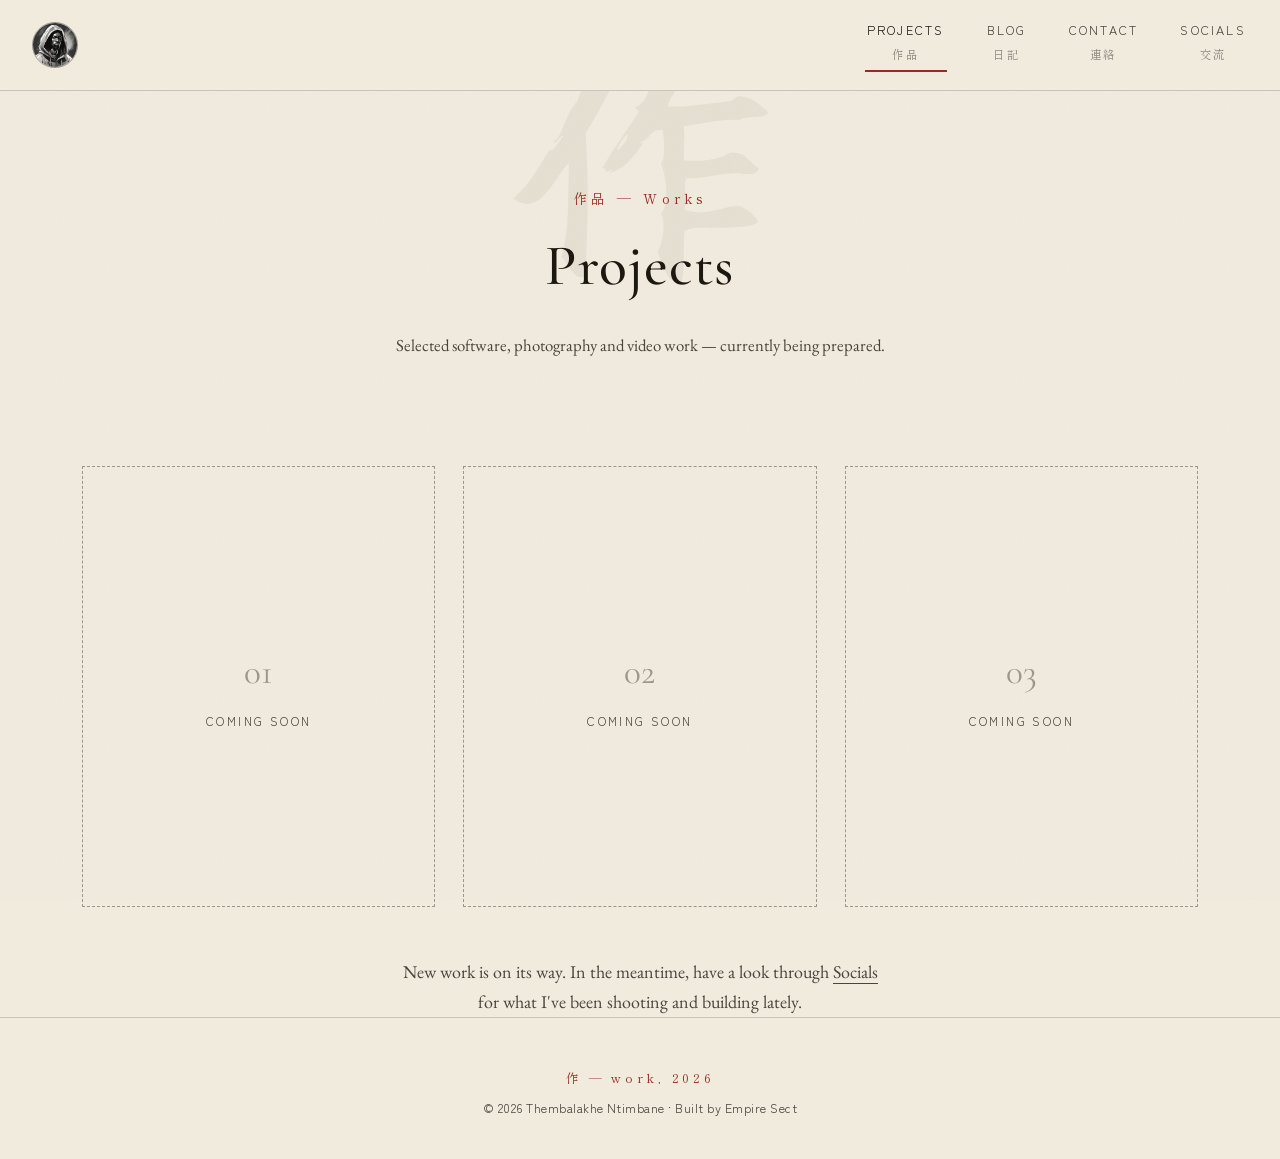
==== Projects.html @ 0e0b805b "Updated layout and media" ====
<!DOCTYPE html>
<html lang="en">
<head>
  <meta charset="UTF-8" />
  <meta name="viewport" content="width=device-width, initial-scale=1.0" />
  <meta name="description" content="Selected projects by Thembalakhe Ntimbane — software, photography and video." />
  <meta name="robots" content="index, follow" />

  <link rel="preconnect" href="https://fonts.googleapis.com" />
  <link rel="preconnect" href="https://fonts.gstatic.com" crossorigin />
  <link href="https://fonts.googleapis.com/css2?family=Cormorant+Garamond:ital,wght@0,300;0,500;0,600;1,500&family=EB+Garamond:ital@0;1&family=Shippori+Mincho:wght@500&family=Yuji+Syuku&family=Zen+Kaku+Gothic+New:wght@400;500&display=swap" rel="stylesheet" />

  <link rel="stylesheet" href="style.css" />
  <link rel="icon" href="Logo.jpg" type="image/jpeg" />
  <title>Projects | T. Ntimbane</title>
</head>
<body>

  <header class="site-header">
    <a href="index.html" class="logo-link" aria-label="Home">
      <img class="logo-img" src="Logo.jpg" alt="Thembalakhe Ntimbane" />
      <span class="logo-mark">T. Ntimbane</span>
    </a>
    <nav class="topnav" aria-label="Primary">
      <a class="active" href="Projects.html"><span>Projects</span><span class="nav-jp">作品</span></a>
      <a href="Blog.html"><span>Blog</span><span class="nav-jp">日記</span></a>
      <a href="Contact.html"><span>Contact</span><span class="nav-jp">連絡</span></a>
      <a href="Socials.html"><span>Socials</span><span class="nav-jp">交流</span></a>
    </nav>
  </header>

  <main>
    <section class="page-head">
      <span class="kanji-watermark" aria-hidden="true">作</span>
      <p class="eyebrow">作品 — Works</p>
      <h1>Projects</h1>
      <p class="lede">Selected software, photography and video work — currently being prepared.</p>
    </section>

    <div class="container">
      <div class="empty-grid">
        <div class="empty-card">
          <span class="num">01</span>
          <span class="label">Coming Soon</span>
        </div>
        <div class="empty-card">
          <span class="num">02</span>
          <span class="label">Coming Soon</span>
        </div>
        <div class="empty-card">
          <span class="num">03</span>
          <span class="label">Coming Soon</span>
        </div>
      </div>
      <p class="empty-note">New work is on its way. In the meantime, have a look through <a href="Socials.html" style="border-bottom:1px solid var(--ink-soft);">Socials</a> for what I've been shooting and building lately.</p>
    </div>
  </main>

  <footer class="site-footer">
    <p class="footer-jp">作 — work, 2026</p>
    <p>&copy; 2026 Thembalakhe Ntimbane · Built by Empire Sect</p>
  </footer>

</body>
</html>
---- style.css ----
/* ============================================================
   THEMBALAKHE NTIMBANE — PORTFOLIO
   A quiet, ink-and-paper take on a personal portfolio.
   Palette: washi cream, sumi-ink black, a single vermilion accent.
   ============================================================ */

:root {
  /* colour */
  --paper: #f1ebde;
  --paper-soft: #e9e1d2;
  --ink: #1b1812;
  --ink-soft: #4a443a;
  --line: rgba(27, 24, 18, 0.18);
  --line-strong: rgba(27, 24, 18, 0.4);
  --vermilion: #9a2b22;
  --night: #15130f;
  --night-text: #ddd5c4;

  /* type */
  --font-display: "Cormorant Garamond", serif;
  --font-body: "EB Garamond", serif;
  --font-jp: "Shippori Mincho", serif;
  --font-brush: "Yuji Syuku", serif;
  --font-utility: "Zen Kaku Gothic New", sans-serif;

  --container: 1180px;
}

* { box-sizing: border-box; }

html { scroll-behavior: smooth; }

@media (prefers-reduced-motion: reduce) {
  html { scroll-behavior: auto; }
  * { animation-duration: 0.01ms !important; transition-duration: 0.01ms !important; }
}

body {
  margin: 0;
  background: var(--paper);
  color: var(--ink);
  font-family: var(--font-body);
  font-size: 18px;
  line-height: 1.65;
  -webkit-font-smoothing: antialiased;
}

a { color: inherit; text-decoration: none; }
img { display: block; max-width: 100%; }

::selection { background: var(--vermilion); color: var(--paper); }

:focus-visible {
  outline: 2px solid var(--vermilion);
  outline-offset: 3px;
}

.container {
  max-width: var(--container);
  margin: 0 auto;
  padding: 0 32px;
}

/* ----------------------------------------------------------
   Texture: a faint paper grain via SVG noise, no image asset
   ---------------------------------------------------------- */
body::before {
  content: "";
  position: fixed;
  inset: 0;
  pointer-events: none;
  z-index: 0;
  opacity: 0.035;
  background-image: url("data:image/svg+xml,%3Csvg xmlns='http://www.w3.org/2000/svg' width='160' height='160'%3E%3Cfilter id='n'%3E%3CfeTurbulence type='fractalNoise' baseFrequency='0.9' numOctaves='2' stitchTiles='stitch'/%3E%3C/filter%3E%3Crect width='100%25' height='100%25' filter='url(%23n)'/%3E%3C/svg%3E");
}

/* ============================================================
   HEADER / NAV
   ============================================================ */
.site-header {
  position: sticky;
  top: 0;
  z-index: 100;
  display: flex;
  align-items: center;
  justify-content: space-between;
  gap: 24px;
  padding: 14px 32px;
  background: rgba(241, 235, 222, 0.92);
  backdrop-filter: blur(6px);
  border-bottom: 1px solid var(--line);
}

.logo-link {
  display: flex;
  align-items: center;
  gap: 12px;
  flex-shrink: 0;
}

.logo-img {
  width: 46px;
  height: 46px;
  border-radius: 50%;
  object-fit: cover;
  border: 1px solid var(--line-strong);
  filter: grayscale(15%);
  transition: transform 0.35s ease;
}

.logo-link:hover .logo-img { transform: scale(1.06); }

.logo-mark {
  font-family: var(--font-display);
  font-size: 1.05rem;
  letter-spacing: 0.04em;
  color: var(--ink);
  display: none;
}

.topnav {
  display: flex;
  gap: 38px;
}

.topnav a {
  position: relative;
  display: flex;
  flex-direction: column;
  align-items: center;
  font-family: var(--font-utility);
  font-size: 0.78rem;
  letter-spacing: 0.18em;
  text-transform: uppercase;
  color: var(--ink-soft);
  padding: 6px 2px 12px;
  transition: transform 0.25s ease, color 0.25s ease;
}

.topnav a .nav-jp {
  font-family: var(--font-jp);
  font-size: 0.72rem;
  letter-spacing: 0.1em;
  color: var(--ink-soft);
  opacity: 0.6;
  margin-top: 4px;
  text-transform: none;
}

.topnav a::after {
  content: "";
  position: absolute;
  left: 0;
  bottom: 4px;
  width: 0%;
  height: 2px;
  background: var(--ink);
  transition: width 0.3s ease;
}

.topnav a:hover,
.topnav a:focus-visible {
  color: var(--ink);
  transform: translateY(-3px);
}

.topnav a:hover::after,
.topnav a:focus-visible::after { width: 100%; }

.topnav a.active { color: var(--ink); }
.topnav a.active::after { width: 100%; background: var(--vermilion); }

/* ============================================================
   PAGE HEADER (kanji watermark + title), used on inner pages
   ============================================================ */
.page-head {
  position: relative;
  padding: 96px 0 56px;
  overflow: hidden;
  text-align: center;
}

.page-head .kanji-watermark {
  position: absolute;
  top: -0.3em;
  left: 50%;
  transform: translateX(-50%);
  font-family: var(--font-brush);
  font-size: 17rem;
  line-height: 1;
  color: var(--ink);
  opacity: 0.05;
  white-space: nowrap;
  pointer-events: none;
  z-index: 0;
}

.page-head .eyebrow {
  position: relative;
  z-index: 1;
  font-family: var(--font-jp);
  letter-spacing: 0.3em;
  font-size: 0.85rem;
  color: var(--vermilion);
  margin: 0 0 10px;
}

.page-head h1 {
  position: relative;
  z-index: 1;
  font-family: var(--font-display);
  font-weight: 500;
  font-size: clamp(2.4rem, 5vw, 3.6rem);
  margin: 0;
  letter-spacing: 0.02em;
}

.page-head p.lede {
  position: relative;
  z-index: 1;
  max-width: 540px;
  margin: 18px auto 0;
  color: var(--ink-soft);
  font-size: 1.05rem;
}

/* ============================================================
   HOME — HERO
   ============================================================ */
.hero {
  position: relative;
  padding: 90px 0 40px;
  overflow: hidden;
}

.hero .kanji-watermark {
  position: absolute;
  top: -2.1em;
  right: -1.5em;
  font-family: var(--font-brush);
  font-size: 26rem;
  line-height: 1;
  color: var(--ink);
  opacity: 0.045;
  pointer-events: none;
  z-index: 0;
}

.hero-grid {
  position: relative;
  z-index: 1;
  display: grid;
  grid-template-columns: 1.15fr 0.85fr;
  gap: 64px;
  align-items: center;
}

.hero-text .eyebrow {
  font-family: var(--font-jp);
  letter-spacing: 0.35em;
  font-size: 0.8rem;
  color: var(--vermilion);
  margin: 0 0 18px;
}

.hero-text h1 {
  font-family: var(--font-display);
  font-weight: 500;
  font-size: clamp(2.8rem, 6vw, 4.6rem);
  line-height: 1.05;
  margin: 0 0 22px;
  letter-spacing: 0.01em;
}

.roles {
  display: flex;
  flex-wrap: wrap;
  gap: 10px 26px;
  list-style: none;
  padding: 0;
  margin: 0 0 28px;
  border-top: 1px solid var(--line);
  border-bottom: 1px solid var(--line);
  padding: 16px 0;
}

.roles li {
  font-family: var(--font-utility);
  font-size: 0.92rem;
  color: var(--ink-soft);
}

.roles li .jp {
  font-family: var(--font-jp);
  color: var(--ink);
  margin-right: 8px;
}

.hero-text .description {
  font-size: 1.18rem;
  color: var(--ink-soft);
  max-width: 480px;
  margin: 0;
}

.hero-photo {
  position: relative;
}

.hero-photo .frame {
  position: relative;
  padding: 14px;
  border: 1px solid var(--line-strong);
}

.hero-photo img {
  width: 100%;
  aspect-ratio: 4 / 5;
  object-fit: cover;
  filter: grayscale(8%) contrast(1.03);
}

.hero-photo .frame::after {
  content: "";
  position: absolute;
  inset: -8px;
  border: 1px solid var(--line);
  pointer-events: none;
}

.hero-photo .caption {
  margin-top: 14px;
  text-align: right;
  font-family: var(--font-jp);
  font-size: 0.8rem;
  color: var(--ink-soft);
  letter-spacing: 0.05em;
}

/* ============================================================
   ATMOSPHERE BANNER (zen garden photo + vertical script)
   ============================================================ */
.atmosphere {
  position: relative;
  margin: 80px 0 0;
  height: 420px;
  background-size: cover;
  background-position: center;
  display: flex;
  align-items: center;
  justify-content: flex-end;
}

.atmosphere::before {
  content: "";
  position: absolute;
  inset: 0;
  background: linear-gradient(100deg, rgba(21,19,15,0.15) 10%, rgba(21,19,15,0.55) 100%);
}

.atmosphere .vertical-jp {
  position: relative;
  z-index: 1;
  writing-mode: vertical-rl;
  font-family: var(--font-jp);
  color: var(--night-text);
  font-size: 1.4rem;
  letter-spacing: 0.45em;
  margin: 0 60px;
}

/* ============================================================
   SECTIONS, generic
   ============================================================ */
section.block {
  padding: 80px 0;
}

.hr-section {
  border: none;
  border-top: 1px solid var(--line);
  margin: 0;
}

.section-title {
  font-family: var(--font-display);
  font-weight: 500;
  font-size: clamp(1.8rem, 3vw, 2.4rem);
  text-align: center;
  margin: 0 0 12px;
}

.section-jp {
  text-align: center;
  font-family: var(--font-jp);
  color: var(--vermilion);
  letter-spacing: 0.3em;
  font-size: 0.85rem;
  margin: 0 0 50px;
}

/* ============================================================
   SOCIALS PAGE
   ============================================================ */
.social-grid {
  display: grid;
  grid-template-columns: repeat(3, 1fr);
  gap: 36px;
  margin-top: 50px;
}

.social-card {
  position: relative;
  display: block;
  height: 480px;
  overflow: hidden;
  border: 1px solid var(--line-strong);
  background: var(--night);
}

.social-card .bg {
  position: absolute;
  inset: 0;
  width: 100%;
  height: 100%;
  object-fit: cover;
  transition: transform 0.7s ease, filter 0.7s ease;
  filter: grayscale(35%) brightness(0.8);
}

.social-card:hover .bg,
.social-card:focus-visible .bg {
  transform: scale(1.07);
  filter: grayscale(10%) brightness(0.92);
}

.social-card::before {
  content: "";
  position: absolute;
  inset: 0;
  background: linear-gradient(to top, rgba(15,13,10,0.92) 0%, rgba(15,13,10,0.35) 55%, rgba(15,13,10,0.15) 100%);
}

.social-card-content {
  position: absolute;
  left: 0; right: 0; bottom: 0;
  padding: 28px 26px;
  z-index: 1;
  color: var(--night-text);
}

.social-icon {
  width: 30px;
  height: 30px;
  margin-bottom: 14px;
  color: var(--night-text);
}
.social-icon svg { width: 100%; height: 100%; display: block; }

.social-card .platform-jp {
  display: block;
  font-family: var(--font-jp);
  font-size: 0.78rem;
  letter-spacing: 0.2em;
  color: var(--vermilion);
  margin-bottom: 6px;
}

.social-card .platform {
  display: block;
  font-family: var(--font-display);
  font-size: 1.5rem;
  margin-bottom: 4px;
}

.social-card .handle {
  display: block;
  font-family: var(--font-utility);
  font-size: 0.85rem;
  letter-spacing: 0.05em;
  color: var(--night-text);
  opacity: 0.85;
  position: relative;
}

.social-card .handle::after {
  content: "";
  position: absolute;
  left: 0; bottom: -4px;
  width: 0%;
  height: 1px;
  background: var(--night-text);
  transition: width 0.3s ease;
}

.social-card:hover .handle::after,
.social-card:focus-visible .handle::after { width: 100%; }

.socials-note {
  max-width: 560px;
  margin: 60px auto 0;
  text-align: center;
  color: var(--ink-soft);
  font-size: 0.95rem;
}

/* ============================================================
   CONTACT PAGE
   ============================================================ */
.contact-grid {
  display: grid;
  grid-template-columns: 1fr 1fr;
  gap: 40px;
  margin-top: 50px;
}

.contact-card {
  border: 1px solid var(--line-strong);
  padding: 48px 38px;
  text-align: center;
  transition: border-color 0.3s ease, transform 0.3s ease;
}

.contact-card:hover { border-color: var(--ink); transform: translateY(-4px); }

.contact-icon {
  width: 38px;
  height: 38px;
  margin: 0 auto 22px;
  color: var(--ink);
}
.contact-icon svg { width: 100%; height: 100%; }

.contact-card .jp-label {
  display: block;
  font-family: var(--font-jp);
  color: var(--vermilion);
  letter-spacing: 0.25em;
  font-size: 0.8rem;
  margin-bottom: 10px;
}

.contact-card h2 {
  font-family: var(--font-display);
  font-weight: 500;
  font-size: 1.7rem;
  margin: 0 0 12px;
}

.contact-card p {
  color: var(--ink-soft);
  font-size: 0.98rem;
  margin: 0 0 22px;
}

.cta-link {
  display: inline-block;
  font-family: var(--font-utility);
  font-size: 0.78rem;
  letter-spacing: 0.2em;
  text-transform: uppercase;
  border-bottom: 1px solid var(--ink);
  padding-bottom: 4px;
  transition: color 0.25s ease, border-color 0.25s ease;
}

.cta-link:hover,
.cta-link:focus-visible {
  color: var(--vermilion);
  border-color: var(--vermilion);
}

/* ============================================================
   PROJECTS / BLOG — quiet empty states (no placeholder images)
   ============================================================ */
.empty-grid {
  display: grid;
  grid-template-columns: repeat(3, 1fr);
  gap: 28px;
  margin-top: 50px;
}

.empty-card {
  aspect-ratio: 4 / 5;
  border: 1px dashed var(--line-strong);
  display: flex;
  flex-direction: column;
  align-items: center;
  justify-content: center;
  text-align: center;
  gap: 10px;
  color: var(--ink-soft);
}

.empty-card .num {
  font-family: var(--font-display);
  font-size: 2.2rem;
  color: var(--line-strong);
}

.empty-card .label {
  font-family: var(--font-utility);
  font-size: 0.75rem;
  letter-spacing: 0.2em;
  text-transform: uppercase;
}

.empty-note {
  max-width: 480px;
  margin: 50px auto 0;
  text-align: center;
  color: var(--ink-soft);
}

.blog-empty {
  max-width: 540px;
  margin: 40px auto 0;
  text-align: center;
  padding: 60px 40px;
  border-top: 1px solid var(--line);
  border-bottom: 1px solid var(--line);
}

.blog-empty p { color: var(--ink-soft); }

/* ============================================================
   FOOTER
   ============================================================ */
.site-footer {
  padding: 50px 0 40px;
  text-align: center;
  border-top: 1px solid var(--line);
}

.site-footer .footer-jp {
  font-family: var(--font-jp);
  color: var(--vermilion);
  letter-spacing: 0.3em;
  font-size: 0.78rem;
  margin: 0 0 10px;
}

.site-footer p {
  margin: 0;
  font-family: var(--font-utility);
  font-size: 0.78rem;
  letter-spacing: 0.04em;
  color: var(--ink-soft);
}

/* ============================================================
   RESPONSIVE
   ============================================================ */
@media (max-width: 900px) {
  .hero-grid { grid-template-columns: 1fr; gap: 40px; }
  .hero-photo { max-width: 360px; margin: 0 auto; }
  .social-grid { grid-template-columns: 1fr; }
  .contact-grid { grid-template-columns: 1fr; }
  .empty-grid { grid-template-columns: 1fr 1fr; }
  .hero .kanji-watermark { font-size: 16rem; }
  .page-head .kanji-watermark { font-size: 10rem; }
}

@media (max-width: 640px) {
  .site-header { padding: 12px 18px; }
  .topnav { gap: 18px; }
  .topnav a { font-size: 0.68rem; letter-spacing: 0.12em; }
  .container { padding: 0 20px; }
  .empty-grid { grid-template-columns: 1fr; }
  .atmosphere { height: 280px; }
  .atmosphere .vertical-jp { font-size: 1.1rem; margin: 0 30px; }
}
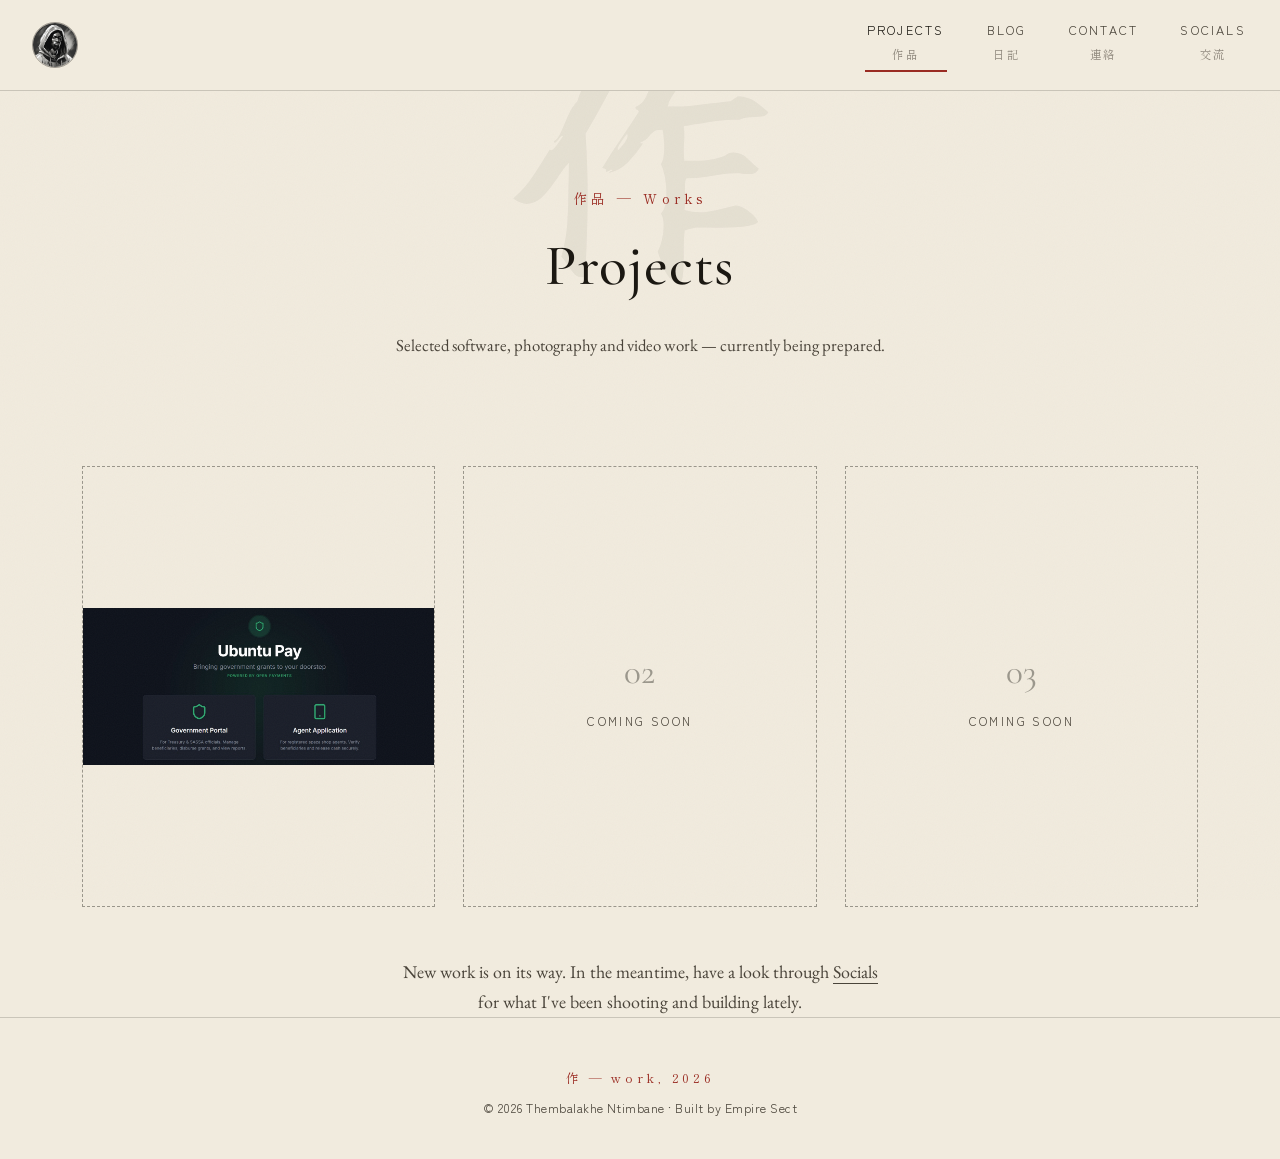
==== commit 7cae9f22: "Update Ubuntu link to point to the new Ubuntu page. Removed the old Ubuntu.html file as it is no lon" ====
--- a/Projects.html
+++ b/Projects.html
@@ -1,65 +1,90 @@
-<!DOCTYPE html>
+<!doctype html>
 <html lang="en">
-<head>
-  <meta charset="UTF-8" />
-  <meta name="viewport" content="width=device-width, initial-scale=1.0" />
-  <meta name="description" content="Selected projects by Thembalakhe Ntimbane — software, photography and video." />
-  <meta name="robots" content="index, follow" />
+  <head>
+    <meta charset="UTF-8" />
+    <meta name="viewport" content="width=device-width, initial-scale=1.0" />
+    <meta
+      name="description"
+      content="Selected projects by Thembalakhe Ntimbane — software, photography and video."
+    />
+    <meta name="robots" content="index, follow" />
 
-  <link rel="preconnect" href="https://fonts.googleapis.com" />
-  <link rel="preconnect" href="https://fonts.gstatic.com" crossorigin />
-  <link href="https://fonts.googleapis.com/css2?family=Cormorant+Garamond:ital,wght@0,300;0,500;0,600;1,500&family=EB+Garamond:ital@0;1&family=Shippori+Mincho:wght@500&family=Yuji+Syuku&family=Zen+Kaku+Gothic+New:wght@400;500&display=swap" rel="stylesheet" />
+    <link rel="preconnect" href="https://fonts.googleapis.com" />
+    <link rel="preconnect" href="https://fonts.gstatic.com" crossorigin />
+    <link
+      href="https://fonts.googleapis.com/css2?family=Cormorant+Garamond:ital,wght@0,300;0,500;0,600;1,500&family=EB+Garamond:ital@0;1&family=Shippori+Mincho:wght@500&family=Yuji+Syuku&family=Zen+Kaku+Gothic+New:wght@400;500&display=swap"
+      rel="stylesheet"
+    />
 
-  <link rel="stylesheet" href="style.css" />
-  <link rel="icon" href="Logo.jpg" type="image/jpeg" />
-  <title>Projects | T. Ntimbane</title>
-</head>
-<body>
+    <link rel="stylesheet" href="style.css" />
+    <link rel="icon" href="Logo.jpg" type="image/jpeg" />
+    <title>Projects | T. Ntimbane</title>
+  </head>
+  <body>
+    <header class="site-header">
+      <a href="index.html" class="logo-link" aria-label="Home">
+        <img class="logo-img" src="Logo.jpg" alt="Thembalakhe Ntimbane" />
+        <span class="logo-mark">T. Ntimbane</span>
+      </a>
+      <nav class="topnav" aria-label="Primary">
+        <a class="active" href="Projects.html"
+          ><span>Projects</span><span class="nav-jp">作品</span></a
+        >
+        <a href="Blog.html"
+          ><span>Blog</span><span class="nav-jp">日記</span></a
+        >
+        <a href="Contact.html"
+          ><span>Contact</span><span class="nav-jp">連絡</span></a
+        >
+        <a href="Socials.html"
+          ><span>Socials</span><span class="nav-jp">交流</span></a
+        >
+      </nav>
+    </header>
 
-  <header class="site-header">
-    <a href="index.html" class="logo-link" aria-label="Home">
-      <img class="logo-img" src="Logo.jpg" alt="Thembalakhe Ntimbane" />
-      <span class="logo-mark">T. Ntimbane</span>
-    </a>
-    <nav class="topnav" aria-label="Primary">
-      <a class="active" href="Projects.html"><span>Projects</span><span class="nav-jp">作品</span></a>
-      <a href="Blog.html"><span>Blog</span><span class="nav-jp">日記</span></a>
-      <a href="Contact.html"><span>Contact</span><span class="nav-jp">連絡</span></a>
-      <a href="Socials.html"><span>Socials</span><span class="nav-jp">交流</span></a>
-    </nav>
-  </header>
+    <main>
+      <section class="page-head">
+        <span class="kanji-watermark" aria-hidden="true">作</span>
+        <p class="eyebrow">作品 — Works</p>
+        <h1>Projects</h1>
+        <p class="lede">
+          Selected software, photography and video work — currently being
+          prepared.
+        </p>
+      </section>
 
-  <main>
-    <section class="page-head">
-      <span class="kanji-watermark" aria-hidden="true">作</span>
-      <p class="eyebrow">作品 — Works</p>
-      <h1>Projects</h1>
-      <p class="lede">Selected software, photography and video work — currently being prepared.</p>
-    </section>
+      <div class="container">
+        <div class="empty-grid">
+          <div class="empty-card">
+            <a href="https://github.com/Thembalakhe-Ntimbane/Ubuntu-Pay.git" class="card-link">
+              <img src="Ubuntu-pay.jpeg" alt="Ubuntu Pay" />
+            </a>
+          </div>
 
-    <div class="container">
-      <div class="empty-grid">
-        <div class="empty-card">
-          <span class="num">01</span>
-          <span class="label">Coming Soon</span>
+          <div class="empty-card">
+            <span class="num">02</span>
+            <span class="label">Coming Soon</span>
+          </div>
+          <div class="empty-card">
+            <span class="num">03</span>
+            <span class="label">Coming Soon</span>
+          </div>
         </div>
-        <div class="empty-card">
-          <span class="num">02</span>
-          <span class="label">Coming Soon</span>
-        </div>
-        <div class="empty-card">
-          <span class="num">03</span>
-          <span class="label">Coming Soon</span>
-        </div>
+        <p class="empty-note">
+          New work is on its way. In the meantime, have a look through
+          <a
+            href="Socials.html"
+            style="border-bottom: 1px solid var(--ink-soft)"
+            >Socials</a
+          >
+          for what I've been shooting and building lately.
+        </p>
       </div>
-      <p class="empty-note">New work is on its way. In the meantime, have a look through <a href="Socials.html" style="border-bottom:1px solid var(--ink-soft);">Socials</a> for what I've been shooting and building lately.</p>
-    </div>
-  </main>
+    </main>
 
-  <footer class="site-footer">
-    <p class="footer-jp">作 — work, 2026</p>
-    <p>&copy; 2026 Thembalakhe Ntimbane · Built by Empire Sect</p>
-  </footer>
-
-</body>
+    <footer class="site-footer">
+      <p class="footer-jp">作 — work, 2026</p>
+      <p>&copy; 2026 Thembalakhe Ntimbane · Built by Empire Sect</p>
+    </footer>
+  </body>
 </html>
--- a/style.css
+++ b/style.css
@@ -1,7 +1,6 @@
 /* ============================================================
    THEMBALAKHE NTIMBANE — PORTFOLIO
-   A quiet, ink-and-paper take on a personal portfolio.
-   Palette: washi cream, sumi-ink black, a single vermilion accent.
+  
    ============================================================ */
 
 :root {
@@ -26,13 +25,22 @@
   --container: 1180px;
 }
 
-* { box-sizing: border-box; }
-
-html { scroll-behavior: smooth; }
+* {
+  box-sizing: border-box;
+}
+
+html {
+  scroll-behavior: smooth;
+}
 
 @media (prefers-reduced-motion: reduce) {
-  html { scroll-behavior: auto; }
-  * { animation-duration: 0.01ms !important; transition-duration: 0.01ms !important; }
+  html {
+    scroll-behavior: auto;
+  }
+  * {
+    animation-duration: 0.01ms !important;
+    transition-duration: 0.01ms !important;
+  }
 }
 
 body {
@@ -45,10 +53,19 @@
   -webkit-font-smoothing: antialiased;
 }
 
-a { color: inherit; text-decoration: none; }
-img { display: block; max-width: 100%; }
-
-::selection { background: var(--vermilion); color: var(--paper); }
+a {
+  color: inherit;
+  text-decoration: none;
+}
+img {
+  display: block;
+  max-width: 100%;
+}
+
+::selection {
+  background: var(--vermilion);
+  color: var(--paper);
+}
 
 :focus-visible {
   outline: 2px solid var(--vermilion);
@@ -108,7 +125,9 @@
   transition: transform 0.35s ease;
 }
 
-.logo-link:hover .logo-img { transform: scale(1.06); }
+.logo-link:hover .logo-img {
+  transform: scale(1.06);
+}
 
 .logo-mark {
   font-family: var(--font-display);
@@ -134,7 +153,9 @@
   text-transform: uppercase;
   color: var(--ink-soft);
   padding: 6px 2px 12px;
-  transition: transform 0.25s ease, color 0.25s ease;
+  transition:
+    transform 0.25s ease,
+    color 0.25s ease;
 }
 
 .topnav a .nav-jp {
@@ -165,10 +186,17 @@
 }
 
 .topnav a:hover::after,
-.topnav a:focus-visible::after { width: 100%; }
-
-.topnav a.active { color: var(--ink); }
-.topnav a.active::after { width: 100%; background: var(--vermilion); }
+.topnav a:focus-visible::after {
+  width: 100%;
+}
+
+.topnav a.active {
+  color: var(--ink);
+}
+.topnav a.active::after {
+  width: 100%;
+  background: var(--vermilion);
+}
 
 /* ============================================================
    PAGE HEADER (kanji watermark + title), used on inner pages
@@ -355,7 +383,11 @@
   content: "";
   position: absolute;
   inset: 0;
-  background: linear-gradient(100deg, rgba(21,19,15,0.15) 10%, rgba(21,19,15,0.55) 100%);
+  background: linear-gradient(
+    100deg,
+    rgba(21, 19, 15, 0.15) 10%,
+    rgba(21, 19, 15, 0.55) 100%
+  );
 }
 
 .atmosphere .vertical-jp {
@@ -424,7 +456,9 @@
   width: 100%;
   height: 100%;
   object-fit: cover;
-  transition: transform 0.7s ease, filter 0.7s ease;
+  transition:
+    transform 0.7s ease,
+    filter 0.7s ease;
   filter: grayscale(35%) brightness(0.8);
 }
 
@@ -438,12 +472,19 @@
   content: "";
   position: absolute;
   inset: 0;
-  background: linear-gradient(to top, rgba(15,13,10,0.92) 0%, rgba(15,13,10,0.35) 55%, rgba(15,13,10,0.15) 100%);
+  background: linear-gradient(
+    to top,
+    rgba(15, 13, 10, 0.92) 0%,
+    rgba(15, 13, 10, 0.35) 55%,
+    rgba(15, 13, 10, 0.15) 100%
+  );
 }
 
 .social-card-content {
   position: absolute;
-  left: 0; right: 0; bottom: 0;
+  left: 0;
+  right: 0;
+  bottom: 0;
   padding: 28px 26px;
   z-index: 1;
   color: var(--night-text);
@@ -455,7 +496,11 @@
   margin-bottom: 14px;
   color: var(--night-text);
 }
-.social-icon svg { width: 100%; height: 100%; display: block; }
+.social-icon svg {
+  width: 100%;
+  height: 100%;
+  display: block;
+}
 
 .social-card .platform-jp {
   display: block;
@@ -486,7 +531,8 @@
 .social-card .handle::after {
   content: "";
   position: absolute;
-  left: 0; bottom: -4px;
+  left: 0;
+  bottom: -4px;
   width: 0%;
   height: 1px;
   background: var(--night-text);
@@ -494,7 +540,9 @@
 }
 
 .social-card:hover .handle::after,
-.social-card:focus-visible .handle::after { width: 100%; }
+.social-card:focus-visible .handle::after {
+  width: 100%;
+}
 
 .socials-note {
   max-width: 560px;
@@ -518,10 +566,15 @@
   border: 1px solid var(--line-strong);
   padding: 48px 38px;
   text-align: center;
-  transition: border-color 0.3s ease, transform 0.3s ease;
-}
-
-.contact-card:hover { border-color: var(--ink); transform: translateY(-4px); }
+  transition:
+    border-color 0.3s ease,
+    transform 0.3s ease;
+}
+
+.contact-card:hover {
+  border-color: var(--ink);
+  transform: translateY(-4px);
+}
 
 .contact-icon {
   width: 38px;
@@ -529,7 +582,10 @@
   margin: 0 auto 22px;
   color: var(--ink);
 }
-.contact-icon svg { width: 100%; height: 100%; }
+.contact-icon svg {
+  width: 100%;
+  height: 100%;
+}
 
 .contact-card .jp-label {
   display: block;
@@ -561,7 +617,9 @@
   text-transform: uppercase;
   border-bottom: 1px solid var(--ink);
   padding-bottom: 4px;
-  transition: color 0.25s ease, border-color 0.25s ease;
+  transition:
+    color 0.25s ease,
+    border-color 0.25s ease;
 }
 
 .cta-link:hover,
@@ -621,7 +679,9 @@
   border-bottom: 1px solid var(--line);
 }
 
-.blog-empty p { color: var(--ink-soft); }
+.blog-empty p {
+  color: var(--ink-soft);
+}
 
 /* ============================================================
    FOOTER
@@ -652,21 +712,53 @@
    RESPONSIVE
    ============================================================ */
 @media (max-width: 900px) {
-  .hero-grid { grid-template-columns: 1fr; gap: 40px; }
-  .hero-photo { max-width: 360px; margin: 0 auto; }
-  .social-grid { grid-template-columns: 1fr; }
-  .contact-grid { grid-template-columns: 1fr; }
-  .empty-grid { grid-template-columns: 1fr 1fr; }
-  .hero .kanji-watermark { font-size: 16rem; }
-  .page-head .kanji-watermark { font-size: 10rem; }
+  .hero-grid {
+    grid-template-columns: 1fr;
+    gap: 40px;
+  }
+  .hero-photo {
+    max-width: 360px;
+    margin: 0 auto;
+  }
+  .social-grid {
+    grid-template-columns: 1fr;
+  }
+  .contact-grid {
+    grid-template-columns: 1fr;
+  }
+  .empty-grid {
+    grid-template-columns: 1fr 1fr;
+  }
+  .hero .kanji-watermark {
+    font-size: 16rem;
+  }
+  .page-head .kanji-watermark {
+    font-size: 10rem;
+  }
 }
 
 @media (max-width: 640px) {
-  .site-header { padding: 12px 18px; }
-  .topnav { gap: 18px; }
-  .topnav a { font-size: 0.68rem; letter-spacing: 0.12em; }
-  .container { padding: 0 20px; }
-  .empty-grid { grid-template-columns: 1fr; }
-  .atmosphere { height: 280px; }
-  .atmosphere .vertical-jp { font-size: 1.1rem; margin: 0 30px; }
-}
+  .site-header {
+    padding: 12px 18px;
+  }
+  .topnav {
+    gap: 18px;
+  }
+  .topnav a {
+    font-size: 0.68rem;
+    letter-spacing: 0.12em;
+  }
+  .container {
+    padding: 0 20px;
+  }
+  .empty-grid {
+    grid-template-columns: 1fr;
+  }
+  .atmosphere {
+    height: 280px;
+  }
+  .atmosphere .vertical-jp {
+    font-size: 1.1rem;
+    margin: 0 30px;
+  }
+}
